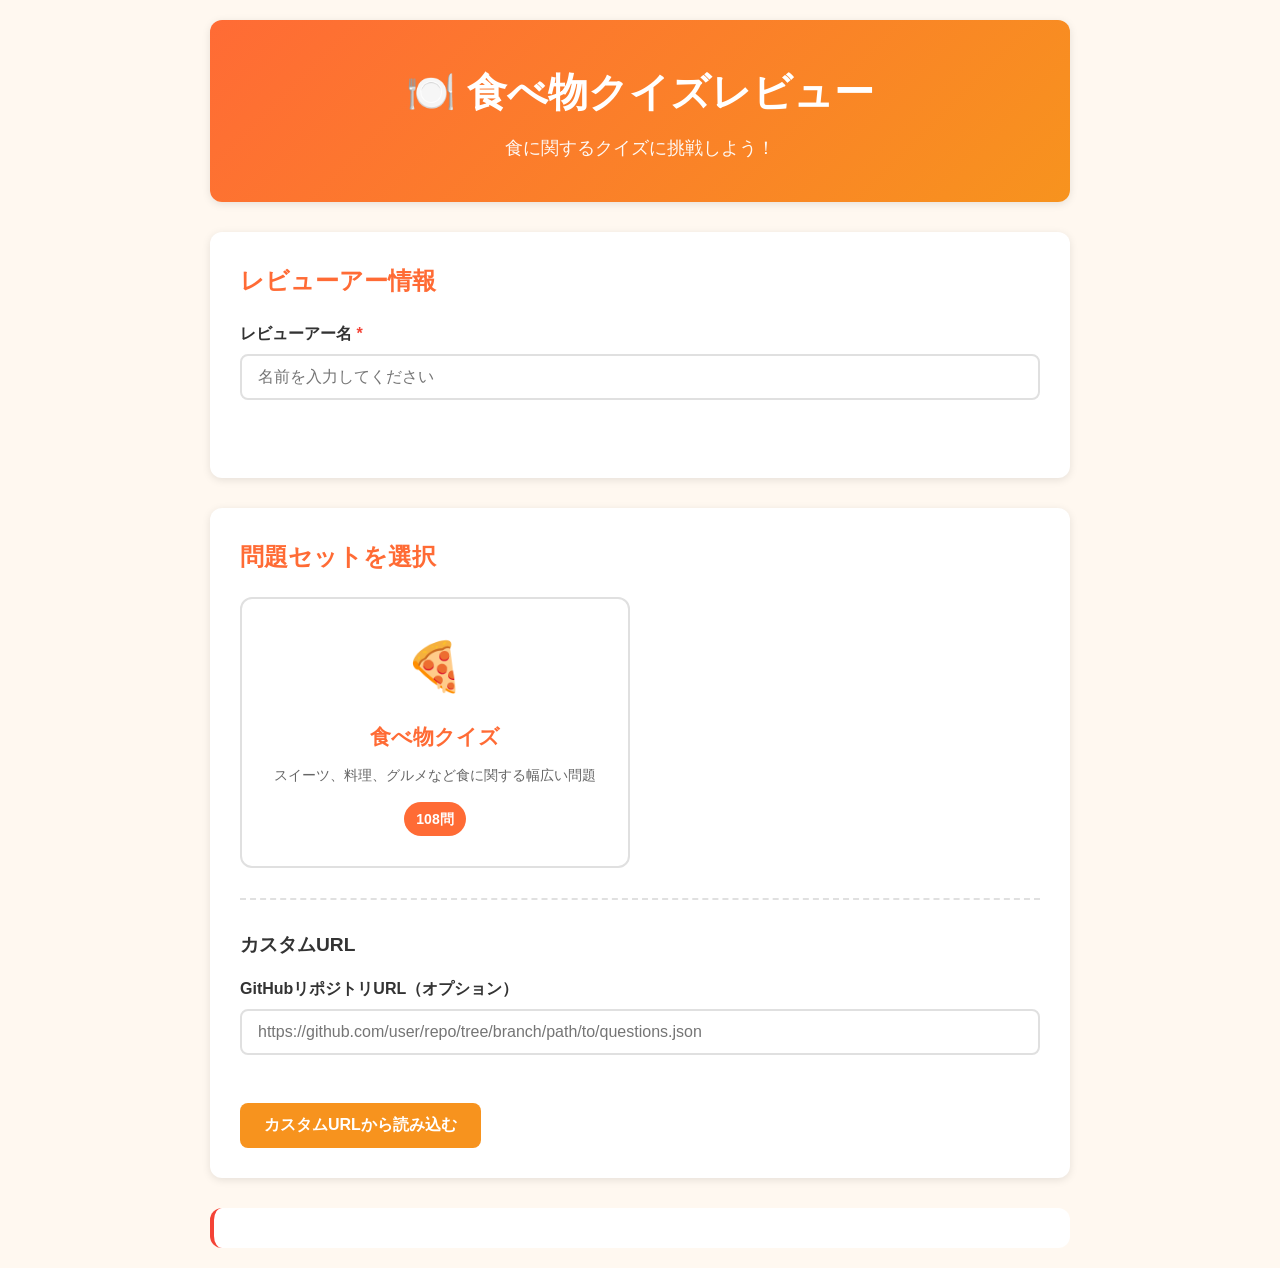
==== index.html @ d7f476fa "Implement food quiz review web application Created a complete web-based quiz application for food-re" ====
<!DOCTYPE html>
<html lang="ja">
<head>
    <meta charset="UTF-8">
    <meta name="viewport" content="width=device-width, initial-scale=1.0">
    <title>食べ物クイズレビュー - ホーム</title>
    <link rel="stylesheet" href="css/style.css">
</head>
<body>
    <div class="container">
        <header class="app-header">
            <h1>🍽️ 食べ物クイズレビュー</h1>
            <p class="subtitle">食に関するクイズに挑戦しよう！</p>
        </header>

        <main class="home-content">
            <section class="input-section">
                <h2>レビューアー情報</h2>
                <div class="form-group">
                    <label for="reviewer-name">レビューアー名 <span class="required">*</span></label>
                    <input
                        type="text"
                        id="reviewer-name"
                        placeholder="名前を入力してください"
                        class="form-input"
                        required
                    >
                    <div class="error-message" id="name-error"></div>
                </div>
            </section>

            <section class="quiz-set-section">
                <h2>問題セットを選択</h2>

                <div class="quiz-sets">
                    <div class="quiz-card" data-path="food_quiz/questions.json" data-name="food_quiz">
                        <div class="quiz-card-icon">🍕</div>
                        <h3>食べ物クイズ</h3>
                        <p class="quiz-description">スイーツ、料理、グルメなど食に関する幅広い問題</p>
                        <div class="quiz-badge">108問</div>
                    </div>
                </div>

                <div class="custom-url-section">
                    <h3>カスタムURL</h3>
                    <div class="form-group">
                        <label for="custom-url">GitHubリポジトリURL（オプション）</label>
                        <input
                            type="text"
                            id="custom-url"
                            placeholder="https://github.com/user/repo/tree/branch/path/to/questions.json"
                            class="form-input"
                        >
                        <div class="error-message" id="url-error"></div>
                    </div>
                    <button class="btn btn-secondary" id="load-custom-btn">カスタムURLから読み込む</button>
                </div>
            </section>

            <div class="error-message global-error" id="global-error"></div>
        </main>
    </div>

    <script>
        // レビューアー名のバリデーション
        function validateReviewerName() {
            const reviewerName = document.getElementById('reviewer-name').value.trim();
            const errorEl = document.getElementById('name-error');

            if (!reviewerName) {
                errorEl.textContent = 'レビューアー名を入力してください';
                return false;
            }

            errorEl.textContent = '';
            return true;
        }

        // 問題セットの開始
        function startQuiz(path, setName) {
            if (!validateReviewerName()) {
                document.getElementById('reviewer-name').focus();
                return;
            }

            const reviewerName = document.getElementById('reviewer-name').value.trim();

            // localStorageに保存
            localStorage.setItem('current_reviewer', reviewerName);
            localStorage.setItem('current_quiz_set', setName);
            localStorage.setItem('current_quiz_path', path);

            // レビュー画面に遷移
            window.location.href = 'review.html';
        }

        // カスタムURLの処理
        function loadCustomUrl() {
            if (!validateReviewerName()) {
                document.getElementById('reviewer-name').focus();
                return;
            }

            const customUrl = document.getElementById('custom-url').value.trim();
            const urlErrorEl = document.getElementById('url-error');

            if (!customUrl) {
                urlErrorEl.textContent = 'URLを入力してください';
                return;
            }

            if (!customUrl.startsWith('https://github.com/')) {
                urlErrorEl.textContent = 'GitHubのURLを入力してください';
                return;
            }

            urlErrorEl.textContent = '';

            const reviewerName = document.getElementById('reviewer-name').value.trim();
            const setName = 'custom';

            localStorage.setItem('current_reviewer', reviewerName);
            localStorage.setItem('current_quiz_set', setName);
            localStorage.setItem('current_quiz_path', customUrl);

            window.location.href = 'review.html';
        }

        // イベントリスナーの設定
        document.addEventListener('DOMContentLoaded', () => {
            // レビューアー名の入力でエラーをクリア
            document.getElementById('reviewer-name').addEventListener('input', () => {
                document.getElementById('name-error').textContent = '';
            });

            // 問題セットカードのクリック
            document.querySelectorAll('.quiz-card').forEach(card => {
                card.addEventListener('click', () => {
                    const path = card.dataset.path;
                    const name = card.dataset.name;
                    startQuiz(path, name);
                });
            });

            // カスタムURLボタン
            document.getElementById('load-custom-btn').addEventListener('click', loadCustomUrl);

            // カスタムURLの入力でエラーをクリア
            document.getElementById('custom-url').addEventListener('input', () => {
                document.getElementById('url-error').textContent = '';
            });

            // Enterキーでカスタム読み込み
            document.getElementById('custom-url').addEventListener('keypress', (e) => {
                if (e.key === 'Enter') {
                    loadCustomUrl();
                }
            });
        });
    </script>
</body>
</html>
---- css/style.css ----
/* ========================================
   グローバルスタイル
   ======================================== */
:root {
    --primary-color: #ff6b35;
    --secondary-color: #f7931e;
    --success-color: #4caf50;
    --error-color: #f44336;
    --warning-color: #ff9800;
    --bg-color: #fff8f0;
    --card-bg: #ffffff;
    --text-color: #333333;
    --text-muted: #666666;
    --border-color: #e0e0e0;
    --shadow: 0 2px 8px rgba(0, 0, 0, 0.1);
    --shadow-hover: 0 4px 12px rgba(0, 0, 0, 0.15);
    --radius: 12px;
    --transition: all 0.3s ease;
}

* {
    margin: 0;
    padding: 0;
    box-sizing: border-box;
}

body {
    font-family: -apple-system, BlinkMacSystemFont, 'Segoe UI', 'Roboto', 'Helvetica', 'Arial', sans-serif;
    background-color: var(--bg-color);
    color: var(--text-color);
    line-height: 1.6;
    min-height: 100vh;
}

.container {
    max-width: 900px;
    margin: 0 auto;
    padding: 20px;
}

/* ========================================
   ヘッダー
   ======================================== */
.app-header {
    text-align: center;
    padding: 40px 20px;
    background: linear-gradient(135deg, var(--primary-color), var(--secondary-color));
    color: white;
    border-radius: var(--radius);
    margin-bottom: 30px;
    box-shadow: var(--shadow);
}

.app-header h1 {
    font-size: 2.5rem;
    margin-bottom: 10px;
}

.subtitle {
    font-size: 1.1rem;
    opacity: 0.95;
}

/* ========================================
   ホーム画面
   ======================================== */
.home-content {
    animation: fadeIn 0.5s ease;
}

@keyframes fadeIn {
    from {
        opacity: 0;
        transform: translateY(20px);
    }
    to {
        opacity: 1;
        transform: translateY(0);
    }
}

.input-section,
.quiz-set-section {
    background: var(--card-bg);
    padding: 30px;
    border-radius: var(--radius);
    margin-bottom: 30px;
    box-shadow: var(--shadow);
}

.input-section h2,
.quiz-set-section h2 {
    font-size: 1.5rem;
    margin-bottom: 20px;
    color: var(--primary-color);
}

.form-group {
    margin-bottom: 20px;
}

.form-group label {
    display: block;
    margin-bottom: 8px;
    font-weight: 600;
    color: var(--text-color);
}

.required {
    color: var(--error-color);
}

.form-input {
    width: 100%;
    padding: 12px 16px;
    border: 2px solid var(--border-color);
    border-radius: 8px;
    font-size: 1rem;
    transition: var(--transition);
}

.form-input:focus {
    outline: none;
    border-color: var(--primary-color);
    box-shadow: 0 0 0 3px rgba(255, 107, 53, 0.1);
}

.error-message {
    color: var(--error-color);
    font-size: 0.875rem;
    margin-top: 8px;
    min-height: 20px;
}

.global-error {
    background: var(--card-bg);
    padding: 20px;
    border-radius: var(--radius);
    border-left: 4px solid var(--error-color);
}

/* ========================================
   問題セットカード
   ======================================== */
.quiz-sets {
    display: grid;
    grid-template-columns: repeat(auto-fill, minmax(280px, 1fr));
    gap: 20px;
    margin-bottom: 30px;
}

.quiz-card {
    background: var(--card-bg);
    border: 2px solid var(--border-color);
    border-radius: var(--radius);
    padding: 30px;
    text-align: center;
    cursor: pointer;
    transition: var(--transition);
    position: relative;
}

.quiz-card:hover {
    transform: translateY(-4px);
    box-shadow: var(--shadow-hover);
    border-color: var(--primary-color);
}

.quiz-card-icon {
    font-size: 3rem;
    margin-bottom: 15px;
}

.quiz-card h3 {
    font-size: 1.3rem;
    margin-bottom: 10px;
    color: var(--primary-color);
}

.quiz-description {
    color: var(--text-muted);
    font-size: 0.9rem;
    margin-bottom: 15px;
}

.quiz-badge {
    display: inline-block;
    background: var(--primary-color);
    color: white;
    padding: 6px 12px;
    border-radius: 20px;
    font-size: 0.875rem;
    font-weight: 600;
}

/* ========================================
   カスタムURL
   ======================================== */
.custom-url-section {
    margin-top: 30px;
    padding-top: 30px;
    border-top: 2px dashed var(--border-color);
}

.custom-url-section h3 {
    font-size: 1.2rem;
    margin-bottom: 15px;
    color: var(--text-color);
}

/* ========================================
   ボタン
   ======================================== */
.btn {
    padding: 12px 24px;
    border: none;
    border-radius: 8px;
    font-size: 1rem;
    font-weight: 600;
    cursor: pointer;
    transition: var(--transition);
    text-decoration: none;
    display: inline-block;
}

.btn:disabled {
    opacity: 0.5;
    cursor: not-allowed;
}

.btn-primary {
    background: var(--primary-color);
    color: white;
}

.btn-primary:hover:not(:disabled) {
    background: #e55a2b;
    transform: translateY(-2px);
    box-shadow: var(--shadow-hover);
}

.btn-secondary {
    background: var(--secondary-color);
    color: white;
}

.btn-secondary:hover:not(:disabled) {
    background: #e08518;
    transform: translateY(-2px);
    box-shadow: var(--shadow-hover);
}

.btn-success {
    background: var(--success-color);
    color: white;
}

.btn-success:hover:not(:disabled) {
    background: #45a049;
    transform: translateY(-2px);
    box-shadow: var(--shadow-hover);
}

.btn-text {
    background: transparent;
    color: var(--primary-color);
    padding: 8px 16px;
}

.btn-text:hover {
    background: rgba(255, 107, 53, 0.1);
}

.btn-large {
    width: 100%;
    padding: 16px 24px;
    font-size: 1.1rem;
}

/* ========================================
   レビュー画面ヘッダー
   ======================================== */
.review-header {
    background: var(--card-bg);
    padding: 20px;
    border-radius: var(--radius);
    margin-bottom: 30px;
    box-shadow: var(--shadow);
}

.header-top {
    display: flex;
    justify-content: space-between;
    align-items: center;
    margin-bottom: 20px;
}

.header-top h1 {
    font-size: 1.8rem;
    color: var(--primary-color);
}

.header-info {
    display: flex;
    justify-content: space-between;
    align-items: center;
    gap: 20px;
    flex-wrap: wrap;
}

.progress-info {
    flex: 1;
    min-width: 200px;
}

.progress-text {
    display: block;
    font-weight: 600;
    margin-bottom: 8px;
    color: var(--text-color);
}

.progress-bar {
    width: 100%;
    height: 8px;
    background: var(--border-color);
    border-radius: 4px;
    overflow: hidden;
}

.progress-fill {
    height: 100%;
    background: linear-gradient(90deg, var(--primary-color), var(--secondary-color));
    transition: width 0.3s ease;
    width: 0%;
}

.meta-info {
    display: flex;
    gap: 10px;
    flex-wrap: wrap;
}

/* ========================================
   バッジ
   ======================================== */
.badge {
    display: inline-block;
    padding: 6px 12px;
    border-radius: 6px;
    font-size: 0.875rem;
    font-weight: 600;
}

.badge-primary {
    background: var(--primary-color);
    color: white;
}

.badge-reviewer {
    background: var(--secondary-color);
    color: white;
}

.badge-id {
    background: #9c27b0;
    color: white;
}

.badge-keyword {
    background: #2196f3;
    color: white;
}

.badge-category {
    background: #4caf50;
    color: white;
}

.badge-year {
    background: #ff9800;
    color: white;
}

/* ========================================
   ローディング・エラー
   ======================================== */
.loading,
.error-container {
    text-align: center;
    padding: 60px 20px;
    background: var(--card-bg);
    border-radius: var(--radius);
    box-shadow: var(--shadow);
}

.spinner {
    width: 50px;
    height: 50px;
    border: 4px solid var(--border-color);
    border-top-color: var(--primary-color);
    border-radius: 50%;
    animation: spin 1s linear infinite;
    margin: 0 auto 20px;
}

@keyframes spin {
    to {
        transform: rotate(360deg);
    }
}

.error-icon {
    font-size: 4rem;
    margin-bottom: 20px;
}

.error-container h2 {
    color: var(--error-color);
    margin-bottom: 10px;
}

.error-container .btn {
    margin: 10px 5px;
}

/* ========================================
   問題表示
   ======================================== */
.review-content {
    animation: fadeIn 0.5s ease;
}

.question-section,
.answer-section,
.result-section,
.action-section {
    background: var(--card-bg);
    padding: 30px;
    border-radius: var(--radius);
    margin-bottom: 20px;
    box-shadow: var(--shadow);
}

.question-badges {
    display: flex;
    gap: 10px;
    flex-wrap: wrap;
    margin-bottom: 20px;
}

.question-text {
    font-size: 1.5rem;
    line-height: 1.8;
    color: var(--text-color);
    margin-bottom: 20px;
}

.question-reference {
    margin-top: 15px;
}

.question-reference a {
    color: var(--primary-color);
    text-decoration: none;
    font-weight: 600;
}

.question-reference a:hover {
    text-decoration: underline;
}

/* ========================================
   選択肢
   ======================================== */
.answer-section h3 {
    font-size: 1.2rem;
    margin-bottom: 20px;
    color: var(--text-color);
}

.choices {
    display: grid;
    gap: 15px;
    margin-bottom: 25px;
}

.choice-btn {
    width: 100%;
    padding: 18px 24px;
    background: var(--card-bg);
    border: 2px solid var(--border-color);
    border-radius: 8px;
    font-size: 1rem;
    text-align: left;
    cursor: pointer;
    transition: var(--transition);
    position: relative;
}

.choice-btn:hover:not(:disabled) {
    border-color: var(--primary-color);
    background: rgba(255, 107, 53, 0.05);
    transform: translateX(4px);
}

.choice-btn.selected {
    border-color: var(--primary-color);
    background: rgba(255, 107, 53, 0.1);
    font-weight: 600;
}

.choice-btn.correct {
    border-color: var(--success-color);
    background: rgba(76, 175, 80, 0.1);
    color: var(--success-color);
    font-weight: 600;
}

.choice-btn.incorrect {
    border-color: var(--error-color);
    background: rgba(244, 67, 54, 0.1);
    color: var(--error-color);
    font-weight: 600;
}

.choice-btn:disabled {
    cursor: default;
}

/* ========================================
   コメント
   ======================================== */
.comment-section {
    margin-top: 25px;
}

.comment-section label {
    display: block;
    margin-bottom: 8px;
    font-weight: 600;
    color: var(--text-color);
}

.comment-input {
    width: 100%;
    padding: 12px 16px;
    border: 2px solid var(--border-color);
    border-radius: 8px;
    font-size: 1rem;
    font-family: inherit;
    resize: vertical;
    transition: var(--transition);
}

.comment-input:focus {
    outline: none;
    border-color: var(--primary-color);
    box-shadow: 0 0 0 3px rgba(255, 107, 53, 0.1);
}

/* ========================================
   結果表示
   ======================================== */
.result-card {
    border-radius: var(--radius);
    overflow: hidden;
}

.result-header {
    padding: 20px;
    text-align: center;
    color: white;
    display: flex;
    align-items: center;
    justify-content: center;
    gap: 15px;
}

.result-header.correct {
    background: var(--success-color);
}

.result-header.incorrect {
    background: var(--error-color);
}

.result-icon {
    font-size: 2rem;
}

.result-header h3 {
    font-size: 1.5rem;
    margin: 0;
}

.result-body {
    padding: 20px;
    background: var(--bg-color);
}

.result-item {
    display: flex;
    gap: 10px;
    margin-bottom: 15px;
    padding-bottom: 15px;
    border-bottom: 1px solid var(--border-color);
}

.result-item:last-child {
    margin-bottom: 0;
    padding-bottom: 0;
    border-bottom: none;
}

.result-label {
    font-weight: 600;
    color: var(--text-muted);
    min-width: 120px;
}

.result-value {
    flex: 1;
    color: var(--text-color);
}

/* ========================================
   レスポンシブ
   ======================================== */
@media (max-width: 768px) {
    .container {
        padding: 15px;
    }

    .app-header {
        padding: 30px 20px;
    }

    .app-header h1 {
        font-size: 2rem;
    }

    .header-top {
        flex-direction: column;
        align-items: flex-start;
        gap: 15px;
    }

    .header-top h1 {
        font-size: 1.5rem;
    }

    .header-info {
        flex-direction: column;
        gap: 15px;
    }

    .question-text {
        font-size: 1.2rem;
    }

    .input-section,
    .quiz-set-section,
    .question-section,
    .answer-section,
    .result-section,
    .action-section {
        padding: 20px;
    }

    .quiz-sets {
        grid-template-columns: 1fr;
    }

    .result-header {
        flex-direction: column;
        gap: 10px;
    }

    .result-item {
        flex-direction: column;
        gap: 5px;
    }

    .result-label {
        min-width: auto;
    }
}

/* ========================================
   スムーススクロール
   ======================================== */
html {
    scroll-behavior: smooth;
}
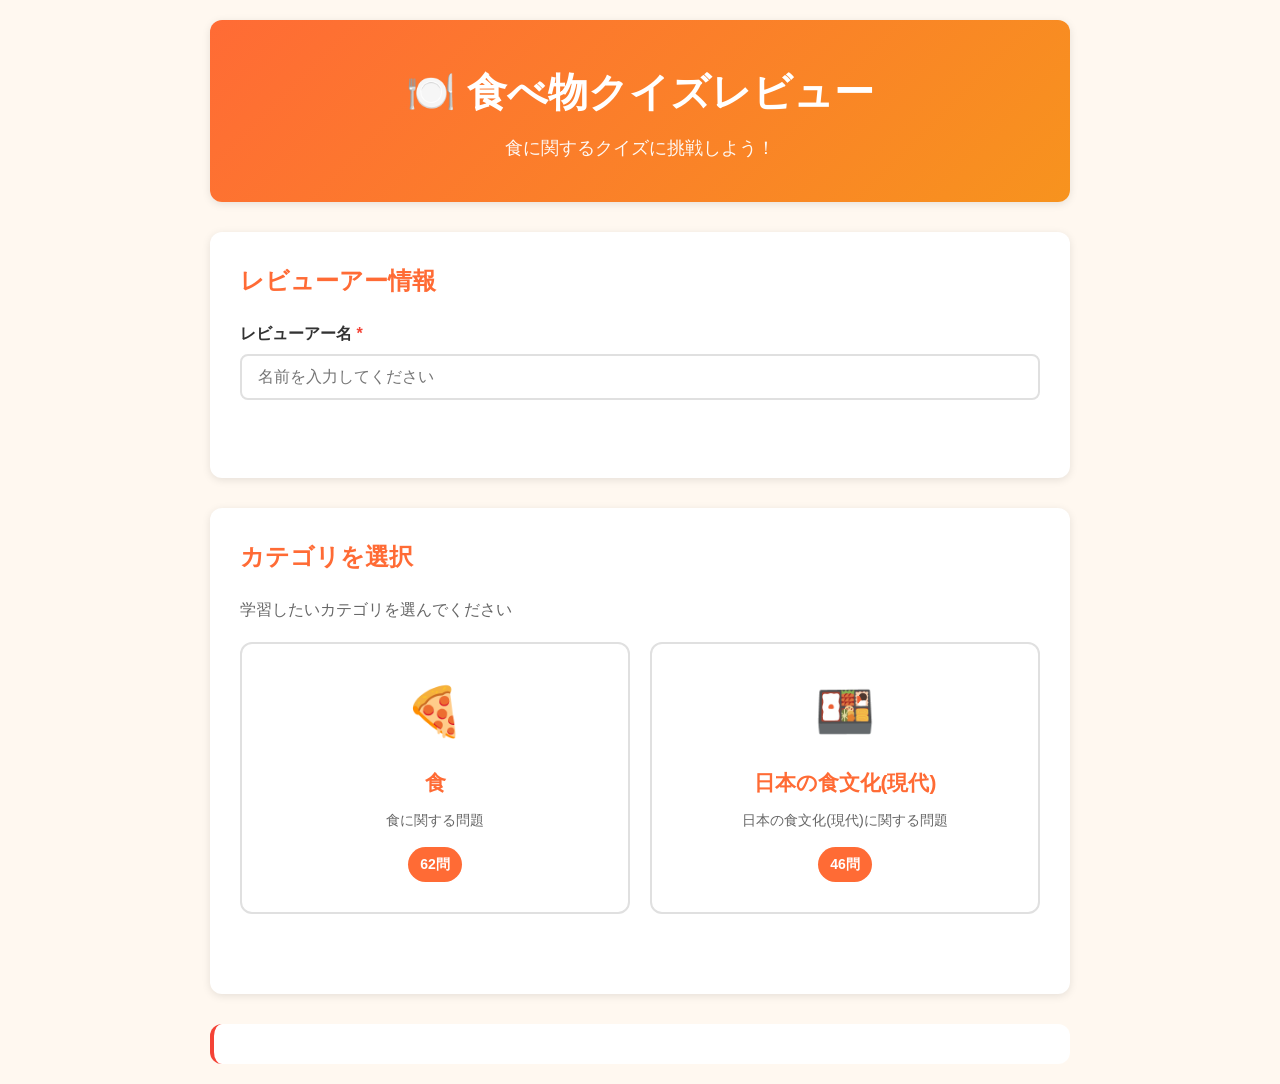
==== commit d9e5697b: "Remove custom URL and add category-based quiz selection Changes: - Removed custom URL input feature " ====
--- a/index.html
+++ b/index.html
@@ -30,31 +30,19 @@
             </section>
 
             <section class="quiz-set-section">
-                <h2>問題セットを選択</h2>
+                <h2>カテゴリを選択</h2>
+                <p class="section-description">学習したいカテゴリを選んでください</p>
 
-                <div class="quiz-sets">
-                    <div class="quiz-card" data-path="food_quiz/questions.json" data-name="food_quiz">
-                        <div class="quiz-card-icon">🍕</div>
-                        <h3>食べ物クイズ</h3>
-                        <p class="quiz-description">スイーツ、料理、グルメなど食に関する幅広い問題</p>
-                        <div class="quiz-badge">108問</div>
-                    </div>
+                <div id="loading-categories" class="loading-small">
+                    <div class="spinner-small"></div>
+                    <p>カテゴリを読み込んでいます...</p>
                 </div>
 
-                <div class="custom-url-section">
-                    <h3>カスタムURL</h3>
-                    <div class="form-group">
-                        <label for="custom-url">GitHubリポジトリURL（オプション）</label>
-                        <input
-                            type="text"
-                            id="custom-url"
-                            placeholder="https://github.com/user/repo/tree/branch/path/to/questions.json"
-                            class="form-input"
-                        >
-                        <div class="error-message" id="url-error"></div>
-                    </div>
-                    <button class="btn btn-secondary" id="load-custom-btn">カスタムURLから読み込む</button>
+                <div class="quiz-sets" id="quiz-sets" style="display: none;">
+                    <!-- カテゴリカードがJavaScriptで動的に生成されます -->
                 </div>
+
+                <div class="error-message" id="category-error"></div>
             </section>
 
             <div class="error-message global-error" id="global-error"></div>
@@ -62,6 +50,15 @@
     </div>
 
     <script>
+        const QUESTIONS_PATH = 'food_quiz/questions.json';
+
+        // カテゴリアイコンのマッピング
+        const CATEGORY_ICONS = {
+            '食': '🍕',
+            '日本の食文化(現代)': '🍱',
+            'デフォルト': '🍽️'
+        };
+
         // レビューアー名のバリデーション
         function validateReviewerName() {
             const reviewerName = document.getElementById('reviewer-name').value.trim();
@@ -76,8 +73,8 @@
             return true;
         }
 
-        // 問題セットの開始
-        function startQuiz(path, setName) {
+        // カテゴリ別問題セットの開始
+        function startQuiz(category, questionCount) {
             if (!validateReviewerName()) {
                 document.getElementById('reviewer-name').focus();
                 return;
@@ -87,43 +84,69 @@
 
             // localStorageに保存
             localStorage.setItem('current_reviewer', reviewerName);
-            localStorage.setItem('current_quiz_set', setName);
-            localStorage.setItem('current_quiz_path', path);
+            localStorage.setItem('current_category', category);
+            localStorage.setItem('current_quiz_path', QUESTIONS_PATH);
 
             // レビュー画面に遷移
             window.location.href = 'review.html';
         }
 
-        // カスタムURLの処理
-        function loadCustomUrl() {
-            if (!validateReviewerName()) {
-                document.getElementById('reviewer-name').focus();
-                return;
+        // カテゴリを読み込んで表示
+        async function loadCategories() {
+            try {
+                const response = await fetch(QUESTIONS_PATH);
+                if (!response.ok) {
+                    throw new Error('問題データの読み込みに失敗しました');
+                }
+
+                const questions = await response.json();
+
+                // カテゴリごとに問題数を集計
+                const categoryMap = {};
+                questions.forEach(q => {
+                    const category = q.category || 'その他';
+                    if (!categoryMap[category]) {
+                        categoryMap[category] = 0;
+                    }
+                    categoryMap[category]++;
+                });
+
+                // カテゴリカードを生成
+                const container = document.getElementById('quiz-sets');
+                container.innerHTML = '';
+
+                Object.entries(categoryMap).forEach(([category, count]) => {
+                    const card = document.createElement('div');
+                    card.className = 'quiz-card';
+                    card.dataset.category = category;
+                    card.dataset.count = count;
+
+                    const icon = CATEGORY_ICONS[category] || CATEGORY_ICONS['デフォルト'];
+
+                    card.innerHTML = `
+                        <div class="quiz-card-icon">${icon}</div>
+                        <h3>${category}</h3>
+                        <p class="quiz-description">${category}に関する問題</p>
+                        <div class="quiz-badge">${count}問</div>
+                    `;
+
+                    card.addEventListener('click', () => {
+                        startQuiz(category, count);
+                    });
+
+                    container.appendChild(card);
+                });
+
+                // ローディングを非表示、カテゴリを表示
+                document.getElementById('loading-categories').style.display = 'none';
+                container.style.display = 'grid';
+
+            } catch (error) {
+                console.error('カテゴリ読み込みエラー:', error);
+                document.getElementById('loading-categories').style.display = 'none';
+                document.getElementById('category-error').textContent =
+                    'カテゴリの読み込みに失敗しました: ' + error.message;
             }
-
-            const customUrl = document.getElementById('custom-url').value.trim();
-            const urlErrorEl = document.getElementById('url-error');
-
-            if (!customUrl) {
-                urlErrorEl.textContent = 'URLを入力してください';
-                return;
-            }
-
-            if (!customUrl.startsWith('https://github.com/')) {
-                urlErrorEl.textContent = 'GitHubのURLを入力してください';
-                return;
-            }
-
-            urlErrorEl.textContent = '';
-
-            const reviewerName = document.getElementById('reviewer-name').value.trim();
-            const setName = 'custom';
-
-            localStorage.setItem('current_reviewer', reviewerName);
-            localStorage.setItem('current_quiz_set', setName);
-            localStorage.setItem('current_quiz_path', customUrl);
-
-            window.location.href = 'review.html';
         }
 
         // イベントリスナーの設定
@@ -133,29 +156,8 @@
                 document.getElementById('name-error').textContent = '';
             });
 
-            // 問題セットカードのクリック
-            document.querySelectorAll('.quiz-card').forEach(card => {
-                card.addEventListener('click', () => {
-                    const path = card.dataset.path;
-                    const name = card.dataset.name;
-                    startQuiz(path, name);
-                });
-            });
-
-            // カスタムURLボタン
-            document.getElementById('load-custom-btn').addEventListener('click', loadCustomUrl);
-
-            // カスタムURLの入力でエラーをクリア
-            document.getElementById('custom-url').addEventListener('input', () => {
-                document.getElementById('url-error').textContent = '';
-            });
-
-            // Enterキーでカスタム読み込み
-            document.getElementById('custom-url').addEventListener('keypress', (e) => {
-                if (e.key === 'Enter') {
-                    loadCustomUrl();
-                }
-            });
+            // カテゴリを読み込む
+            loadCategories();
         });
     </script>
 </body>
--- a/css/style.css
+++ b/css/style.css
@@ -194,18 +194,32 @@
 }
 
 /* ========================================
-   カスタムURL
-   ======================================== */
-.custom-url-section {
-    margin-top: 30px;
-    padding-top: 30px;
-    border-top: 2px dashed var(--border-color);
-}
-
-.custom-url-section h3 {
-    font-size: 1.2rem;
-    margin-bottom: 15px;
-    color: var(--text-color);
+   セクション説明
+   ======================================== */
+.section-description {
+    color: var(--text-muted);
+    font-size: 1rem;
+    margin-bottom: 20px;
+}
+
+.loading-small {
+    text-align: center;
+    padding: 40px 20px;
+}
+
+.spinner-small {
+    width: 40px;
+    height: 40px;
+    border: 3px solid var(--border-color);
+    border-top-color: var(--primary-color);
+    border-radius: 50%;
+    animation: spin 1s linear infinite;
+    margin: 0 auto 15px;
+}
+
+.loading-small p {
+    color: var(--text-muted);
+    font-size: 0.9rem;
 }
 
 /* ========================================
@@ -532,7 +546,11 @@
    コメント
    ======================================== */
 .comment-section {
-    margin-top: 25px;
+    background: var(--card-bg);
+    padding: 30px;
+    border-radius: var(--radius);
+    margin-bottom: 20px;
+    box-shadow: var(--shadow);
 }
 
 .comment-section label {
@@ -559,6 +577,13 @@
     box-shadow: 0 0 0 3px rgba(255, 107, 53, 0.1);
 }
 
+.comment-hint {
+    margin-top: 10px;
+    font-size: 0.9rem;
+    color: var(--text-muted);
+    font-style: italic;
+}
+
 /* ========================================
    結果表示
    ======================================== */
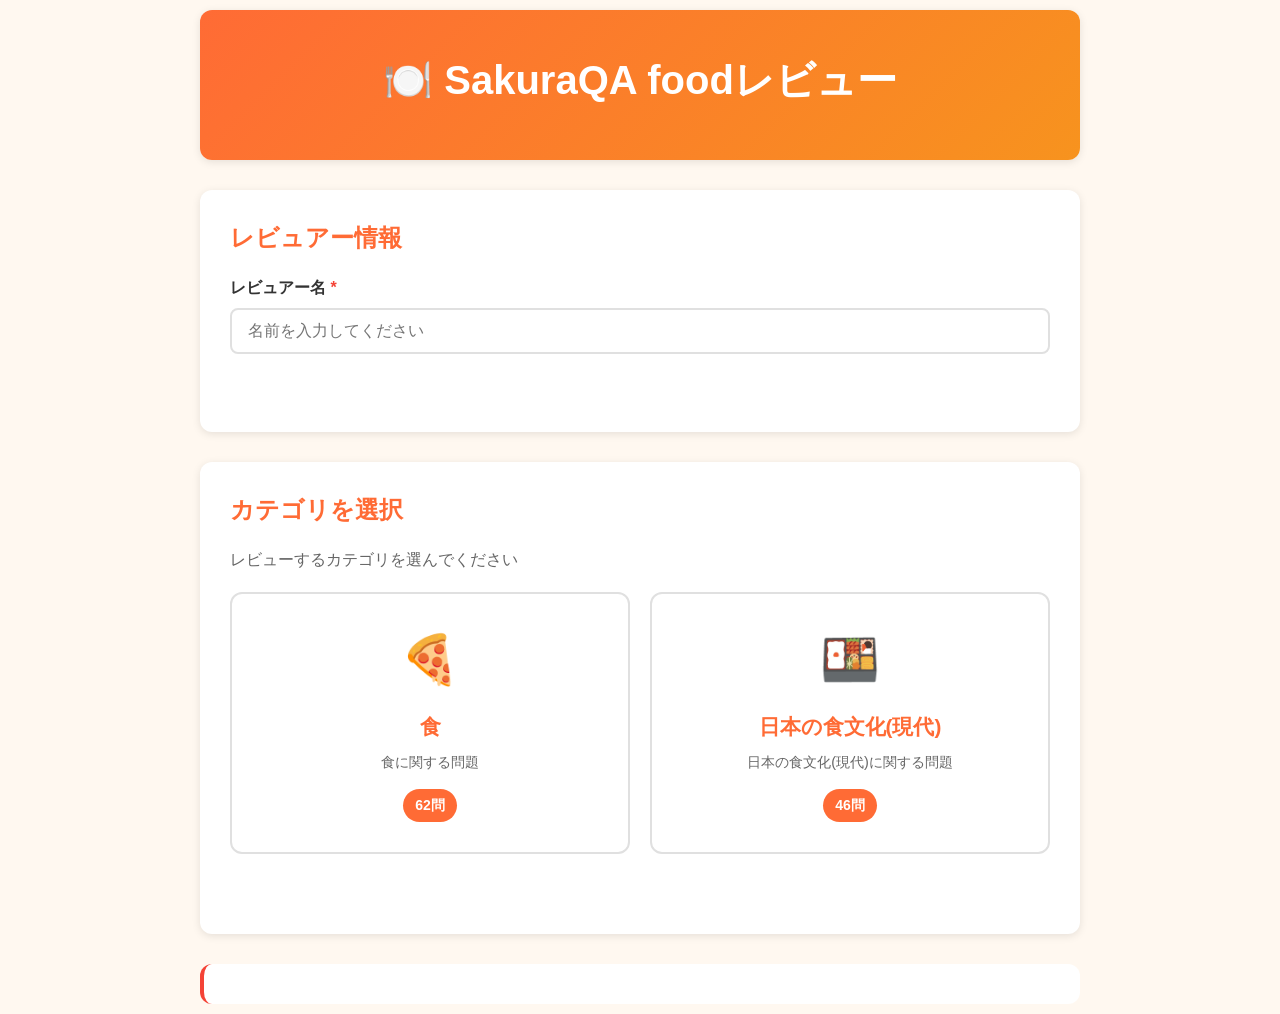
==== commit fc5e5cbb: "Update home page title and terminology Changes: - Changed title from "食べ物クイズレビュー" to "SakuraQA foodレ" ====
--- a/index.html
+++ b/index.html
@@ -9,15 +9,14 @@
 <body>
     <div class="container">
         <header class="app-header">
-            <h1>🍽️ 食べ物クイズレビュー</h1>
-            <p class="subtitle">食に関するクイズに挑戦しよう！</p>
+            <h1>🍽️ SakuraQA foodレビュー</h1>
         </header>
 
         <main class="home-content">
             <section class="input-section">
-                <h2>レビューアー情報</h2>
+                <h2>レビュアー情報</h2>
                 <div class="form-group">
-                    <label for="reviewer-name">レビューアー名 <span class="required">*</span></label>
+                    <label for="reviewer-name">レビュアー名 <span class="required">*</span></label>
                     <input
                         type="text"
                         id="reviewer-name"
@@ -31,7 +30,7 @@
 
             <section class="quiz-set-section">
                 <h2>カテゴリを選択</h2>
-                <p class="section-description">学習したいカテゴリを選んでください</p>
+                <p class="section-description">レビューするカテゴリを選んでください</p>
 
                 <div id="loading-categories" class="loading-small">
                     <div class="spinner-small"></div>
@@ -59,13 +58,13 @@
             'デフォルト': '🍽️'
         };
 
-        // レビューアー名のバリデーション
+        // レビュアー名のバリデーション
         function validateReviewerName() {
             const reviewerName = document.getElementById('reviewer-name').value.trim();
             const errorEl = document.getElementById('name-error');
 
             if (!reviewerName) {
-                errorEl.textContent = 'レビューアー名を入力してください';
+                errorEl.textContent = 'レビュアー名を入力してください';
                 return false;
             }
 
@@ -151,7 +150,7 @@
 
         // イベントリスナーの設定
         document.addEventListener('DOMContentLoaded', () => {
-            // レビューアー名の入力でエラーをクリア
+            // レビュアー名の入力でエラーをクリア
             document.getElementById('reviewer-name').addEventListener('input', () => {
                 document.getElementById('name-error').textContent = '';
             });
--- a/css/style.css
+++ b/css/style.css
@@ -28,14 +28,14 @@
     font-family: -apple-system, BlinkMacSystemFont, 'Segoe UI', 'Roboto', 'Helvetica', 'Arial', sans-serif;
     background-color: var(--bg-color);
     color: var(--text-color);
-    line-height: 1.6;
+    line-height: 1.5;
     min-height: 100vh;
 }
 
 .container {
     max-width: 900px;
     margin: 0 auto;
-    padding: 20px;
+    padding: 10px;
 }
 
 /* ========================================
@@ -296,9 +296,9 @@
    ======================================== */
 .review-header {
     background: var(--card-bg);
-    padding: 20px;
-    border-radius: var(--radius);
-    margin-bottom: 30px;
+    padding: 12px 16px;
+    border-radius: var(--radius);
+    margin-bottom: 10px;
     box-shadow: var(--shadow);
 }
 
@@ -306,11 +306,11 @@
     display: flex;
     justify-content: space-between;
     align-items: center;
-    margin-bottom: 20px;
+    margin-bottom: 10px;
 }
 
 .header-top h1 {
-    font-size: 1.8rem;
+    font-size: 1.5rem;
     color: var(--primary-color);
 }
 
@@ -450,28 +450,28 @@
 .result-section,
 .action-section {
     background: var(--card-bg);
-    padding: 30px;
-    border-radius: var(--radius);
-    margin-bottom: 20px;
+    padding: 16px;
+    border-radius: var(--radius);
+    margin-bottom: 10px;
     box-shadow: var(--shadow);
 }
 
 .question-badges {
     display: flex;
-    gap: 10px;
+    gap: 8px;
     flex-wrap: wrap;
-    margin-bottom: 20px;
+    margin-bottom: 12px;
 }
 
 .question-text {
-    font-size: 1.5rem;
-    line-height: 1.8;
+    font-size: 1.1rem;
+    line-height: 1.6;
     color: var(--text-color);
-    margin-bottom: 20px;
+    margin-bottom: 12px;
 }
 
 .question-reference {
-    margin-top: 15px;
+    margin-top: 10px;
 }
 
 .question-reference a {
@@ -488,27 +488,27 @@
    選択肢
    ======================================== */
 .answer-section h3 {
-    font-size: 1.2rem;
-    margin-bottom: 20px;
+    font-size: 1rem;
+    margin-bottom: 12px;
     color: var(--text-color);
 }
 
 .choices {
     display: grid;
-    gap: 15px;
-    margin-bottom: 25px;
+    gap: 10px;
+    margin-bottom: 12px;
 }
 
 .choice-btn {
     width: 100%;
-    padding: 18px 24px;
+    padding: 12px 16px;
     background: var(--card-bg);
     border: 2px solid var(--border-color);
     border-radius: 8px;
-    font-size: 1rem;
+    font-size: 0.95rem;
     text-align: left;
     cursor: pointer;
-    transition: var(--transition);
+    transition: all 0.5s ease;
     position: relative;
 }
 
@@ -547,10 +547,18 @@
    ======================================== */
 .comment-section {
     background: var(--card-bg);
-    padding: 30px;
-    border-radius: var(--radius);
-    margin-bottom: 20px;
+    padding: 16px;
+    border-radius: var(--radius);
+    margin-bottom: 10px;
     box-shadow: var(--shadow);
+    opacity: 0;
+    transform: translateY(20px);
+    transition: opacity 0.5s ease, transform 0.5s ease;
+}
+
+.comment-section.show {
+    opacity: 1;
+    transform: translateY(0);
 }
 
 .comment-section label {
@@ -562,10 +570,10 @@
 
 .comment-input {
     width: 100%;
-    padding: 12px 16px;
+    padding: 10px 12px;
     border: 2px solid var(--border-color);
     border-radius: 8px;
-    font-size: 1rem;
+    font-size: 0.9rem;
     font-family: inherit;
     resize: vertical;
     transition: var(--transition);
@@ -587,19 +595,30 @@
 /* ========================================
    結果表示
    ======================================== */
+.result-section {
+    opacity: 0;
+    transform: translateY(20px);
+    transition: opacity 0.5s ease, transform 0.5s ease;
+}
+
+.result-section.show {
+    opacity: 1;
+    transform: translateY(0);
+}
+
 .result-card {
     border-radius: var(--radius);
     overflow: hidden;
 }
 
 .result-header {
-    padding: 20px;
+    padding: 12px;
     text-align: center;
     color: white;
     display: flex;
     align-items: center;
     justify-content: center;
-    gap: 15px;
+    gap: 10px;
 }
 
 .result-header.correct {
@@ -611,24 +630,24 @@
 }
 
 .result-icon {
-    font-size: 2rem;
+    font-size: 1.5rem;
 }
 
 .result-header h3 {
-    font-size: 1.5rem;
+    font-size: 1.1rem;
     margin: 0;
 }
 
 .result-body {
-    padding: 20px;
+    padding: 12px;
     background: var(--bg-color);
 }
 
 .result-item {
     display: flex;
-    gap: 10px;
-    margin-bottom: 15px;
-    padding-bottom: 15px;
+    gap: 8px;
+    margin-bottom: 10px;
+    padding-bottom: 10px;
     border-bottom: 1px solid var(--border-color);
 }
 
@@ -641,12 +660,14 @@
 .result-label {
     font-weight: 600;
     color: var(--text-muted);
-    min-width: 120px;
+    min-width: 90px;
+    font-size: 0.9rem;
 }
 
 .result-value {
     flex: 1;
     color: var(--text-color);
+    font-size: 0.9rem;
 }
 
 /* ========================================
@@ -654,34 +675,34 @@
    ======================================== */
 @media (max-width: 768px) {
     .container {
-        padding: 15px;
+        padding: 8px;
     }
 
     .app-header {
-        padding: 30px 20px;
+        padding: 20px 15px;
     }
 
     .app-header h1 {
-        font-size: 2rem;
+        font-size: 1.5rem;
     }
 
     .header-top {
         flex-direction: column;
         align-items: flex-start;
-        gap: 15px;
+        gap: 10px;
     }
 
     .header-top h1 {
-        font-size: 1.5rem;
+        font-size: 1.3rem;
     }
 
     .header-info {
         flex-direction: column;
-        gap: 15px;
+        gap: 10px;
     }
 
     .question-text {
-        font-size: 1.2rem;
+        font-size: 1rem;
     }
 
     .input-section,
@@ -690,7 +711,7 @@
     .answer-section,
     .result-section,
     .action-section {
-        padding: 20px;
+        padding: 12px;
     }
 
     .quiz-sets {
@@ -699,12 +720,12 @@
 
     .result-header {
         flex-direction: column;
-        gap: 10px;
+        gap: 8px;
     }
 
     .result-item {
         flex-direction: column;
-        gap: 5px;
+        gap: 4px;
     }
 
     .result-label {
@@ -718,3 +739,4 @@
 html {
     scroll-behavior: smooth;
 }
+
